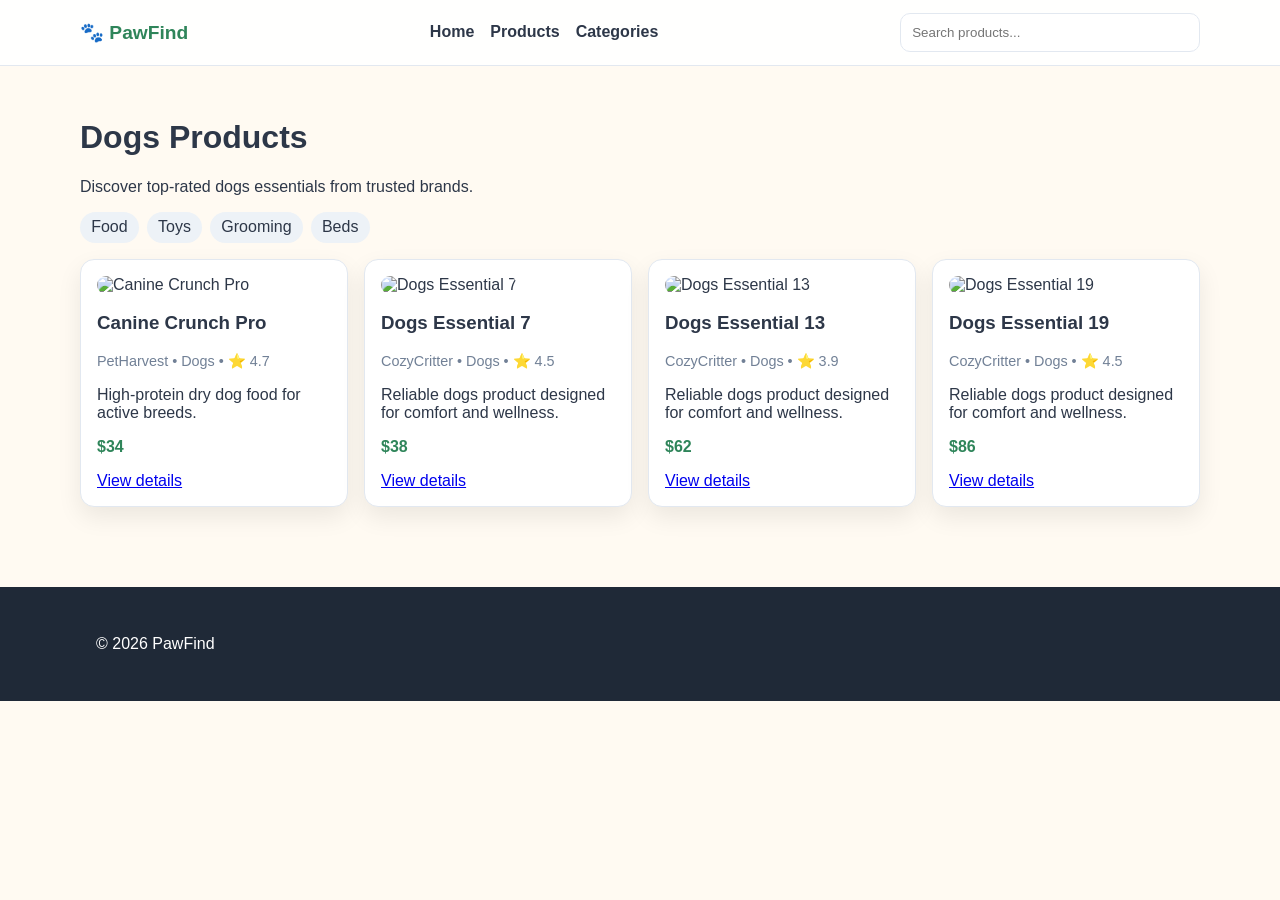
==== category.html @ dd87fbed "Build complete PawFind pet products directory website" ====
<!DOCTYPE html><html lang="en"><head><meta charset="UTF-8"/><meta name="viewport" content="width=device-width, initial-scale=1.0"/><title>Pet Categories | PawFind</title><link rel="stylesheet" href="css/styles.css"/></head>
<body data-page="category"><header class="site-header"><div class="container nav-wrap"><a href="index.html" class="logo">🐾 PawFind</a><button class="menu-toggle">☰</button><nav class="main-nav"><a href="index.html">Home</a><a href="products.html">Products</a><a href="category.html?category=Cats">Categories</a></nav><div class="header-search"><input id="global-search" type="search" placeholder="Search products..." autocomplete="off"/><ul id="autocomplete-list" class="autocomplete-list"></ul></div></div></header>
<main class="container section"><h1 id="category-title"></h1><p id="category-description"></p><div id="subcategory-tags" class="tag-wrap"></div><div id="category-products" class="product-grid"></div></main>
<footer class="site-footer"><div class="container footer-grid"><p>© 2026 PawFind</p></div></footer>
<script src="js/data.js"></script><script src="js/main.js"></script></body></html>
---- css/styles.css ----
:root{--bg:#fffaf2;--surface:#ffffff;--text:#2d3748;--muted:#718096;--primary:#2f855a;--secondary:#ed8936;--border:#e2e8f0;--shadow:0 10px 25px rgba(0,0,0,.08)}*{box-sizing:border-box}body{margin:0;font-family:Inter,Segoe UI,sans-serif;background:var(--bg);color:var(--text)}.container{max-width:1120px;margin:0 auto;padding:0 1rem}.site-header{position:sticky;top:0;background:#ffffffeb;backdrop-filter:blur(8px);border-bottom:1px solid var(--border);z-index:9}.nav-wrap{display:flex;gap:1rem;align-items:center;justify-content:space-between;padding:.8rem 0}.logo{font-weight:800;color:var(--primary);text-decoration:none;font-size:1.2rem}.main-nav{display:flex;gap:1rem}.main-nav a{text-decoration:none;color:var(--text);font-weight:600}.header-search{position:relative;flex:1;max-width:300px}.header-search input,.hero-search input,select{width:100%;padding:.7rem;border:1px solid var(--border);border-radius:10px}.autocomplete-list{list-style:none;margin:.25rem 0 0;padding:0;background:#fff;border:1px solid var(--border);border-radius:8px;position:absolute;left:0;right:0;display:none;max-height:220px;overflow:auto}.autocomplete-list li{padding:.5rem .75rem;cursor:pointer}.autocomplete-list li:hover{background:#f7fafc}.hero{padding:5rem 0;background:linear-gradient(120deg,#fef6e6,#e6fffa)}.hero h1{font-size:clamp(1.9rem,4vw,3rem);margin:0 0 .6rem}.hero-search{display:flex;gap:.5rem;margin-top:1.3rem}.hero-search button,.newsletter button{background:var(--secondary);color:#fff;border:none;padding:.7rem 1rem;border-radius:10px;font-weight:700;cursor:pointer}.section{padding:2rem 0}.section-head{display:flex;justify-content:space-between;align-items:center}.category-grid,.product-grid{display:grid;grid-template-columns:repeat(auto-fit,minmax(220px,1fr));gap:1rem}.card{background:var(--surface);border:1px solid var(--border);border-radius:14px;padding:1rem;box-shadow:var(--shadow);transition:.25s transform,.25s box-shadow}.card:hover{transform:translateY(-5px)}.card img{width:100%;height:150px;object-fit:cover;border-radius:10px}.meta{color:var(--muted);font-size:.9rem}.price{font-weight:700;color:var(--primary)}.filters{display:grid;grid-template-columns:repeat(auto-fit,minmax(150px,1fr));gap:.8rem;margin-bottom:1rem}.site-footer{background:#1f2937;color:#fff;padding:2rem 0;margin-top:3rem}.footer-grid{display:grid;grid-template-columns:repeat(auto-fit,minmax(220px,1fr));gap:1rem}.footer-grid a{color:#cbd5e0;display:block;text-decoration:none}.newsletter input{padding:.6rem;border-radius:8px;border:none;margin-right:.4rem}.menu-toggle{display:none;border:none;background:none;font-size:1.4rem}.tag-wrap{display:flex;flex-wrap:wrap;gap:.5rem;margin:1rem 0}.tag{background:#edf2f7;padding:.4rem .7rem;border-radius:999px}.detail-layout{display:grid;grid-template-columns:1fr 1.2fr;gap:1.4rem}.gallery{display:grid;gap:.7rem}.gallery img{width:100%;border-radius:12px}.buy-links a{display:inline-block;margin:.2rem .4rem .2rem 0;background:#ebf8ff;color:#2b6cb0;padding:.35rem .6rem;border-radius:8px;text-decoration:none}@media (max-width:800px){.main-nav{display:none;position:absolute;top:58px;left:0;right:0;background:#fff;padding:1rem}.main-nav.open{display:flex;flex-direction:column}.menu-toggle{display:block}.header-search{max-width:none}.detail-layout{grid-template-columns:1fr}}
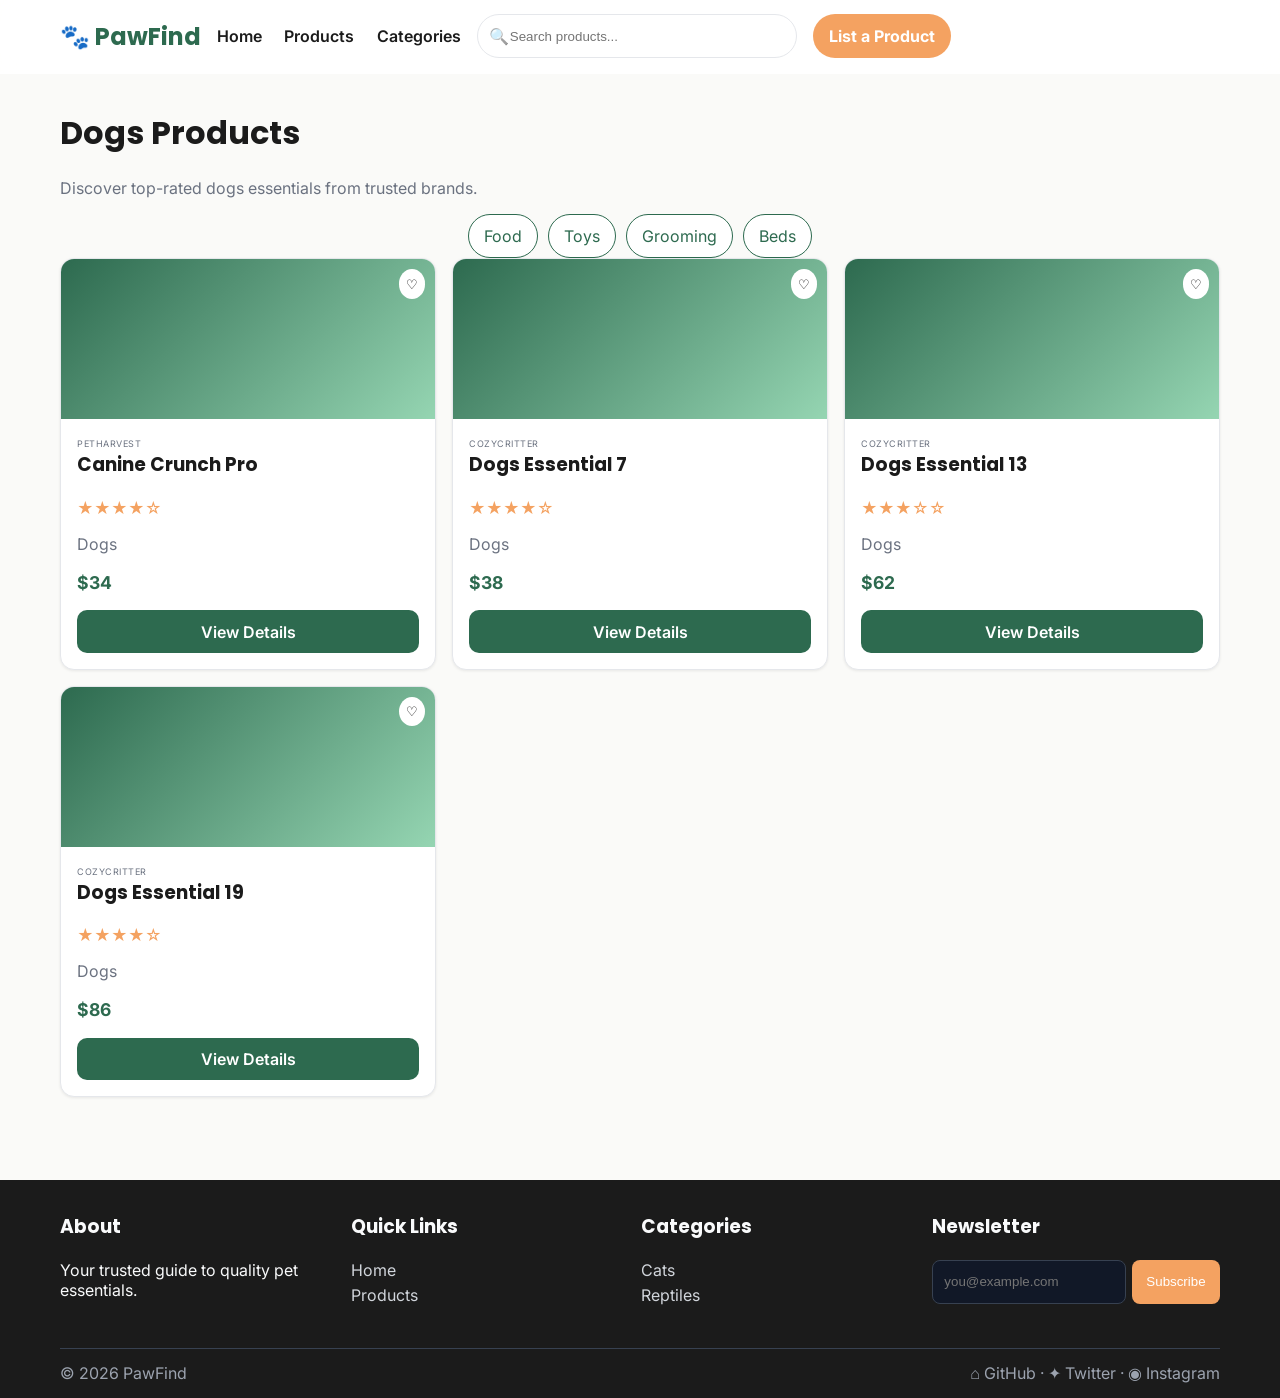
==== commit 02badda7: "Redesign PawFind UI with premium modern visual system" ====
--- a/category.html
+++ b/category.html
@@ -1,5 +1 @@
-<!DOCTYPE html><html lang="en"><head><meta charset="UTF-8"/><meta name="viewport" content="width=device-width, initial-scale=1.0"/><title>Pet Categories | PawFind</title><link rel="stylesheet" href="css/styles.css"/></head>
-<body data-page="category"><header class="site-header"><div class="container nav-wrap"><a href="index.html" class="logo">🐾 PawFind</a><button class="menu-toggle">☰</button><nav class="main-nav"><a href="index.html">Home</a><a href="products.html">Products</a><a href="category.html?category=Cats">Categories</a></nav><div class="header-search"><input id="global-search" type="search" placeholder="Search products..." autocomplete="off"/><ul id="autocomplete-list" class="autocomplete-list"></ul></div></div></header>
-<main class="container section"><h1 id="category-title"></h1><p id="category-description"></p><div id="subcategory-tags" class="tag-wrap"></div><div id="category-products" class="product-grid"></div></main>
-<footer class="site-footer"><div class="container footer-grid"><p>© 2026 PawFind</p></div></footer>
-<script src="js/data.js"></script><script src="js/main.js"></script></body></html>
+<!DOCTYPE html><html lang="en"><head><meta charset="UTF-8"/><meta name="viewport" content="width=device-width, initial-scale=1.0"/><title>Pet Categories | PawFind</title><link rel="stylesheet" href="css/styles.css"/></head><body data-page="category"><header class="site-header"><div class="container nav-wrap"><a href="index.html" class="logo">🐾 PawFind</a><button class="menu-toggle" aria-label="Toggle menu">☰</button><nav class="main-nav"><a href="index.html">Home</a><a href="products.html">Products</a><a href="category.html?category=Cats">Categories</a></nav><div class="header-search"><input id="global-search" type="search" placeholder="Search products..." autocomplete="off"/><ul id="autocomplete-list" class="autocomplete-list"></ul></div><a class="nav-cta" href="#">List a Product</a></div></header><main class="container section"><h1 id="category-title"></h1><p id="category-description" class="meta"></p><div id="subcategory-tags" class="quick-filters"></div><div id="category-products" class="product-grid"></div></main><footer class="site-footer"><div class="container footer-grid"><div><h3>About</h3><p>Your trusted guide to quality pet essentials.</p></div><div><h3>Quick Links</h3><a href="index.html">Home</a><a href="products.html">Products</a></div><div><h3>Categories</h3><a href="category.html?category=Cats">Cats</a><a href="category.html?category=Reptiles">Reptiles</a></div><div><h3>Newsletter</h3><form class="newsletter"><input type="email" placeholder="you@example.com" required/><button type="submit">Subscribe</button></form></div></div><div class="container footer-bottom"><span>© 2026 PawFind</span><span>⌂ GitHub · ✦ Twitter · ◉ Instagram</span></div></footer><script src="js/data.js"></script><script src="js/main.js"></script></body></html>
--- a/css/styles.css
+++ b/css/styles.css
@@ -1 +1,69 @@
-:root{--bg:#fffaf2;--surface:#ffffff;--text:#2d3748;--muted:#718096;--primary:#2f855a;--secondary:#ed8936;--border:#e2e8f0;--shadow:0 10px 25px rgba(0,0,0,.08)}*{box-sizing:border-box}body{margin:0;font-family:Inter,Segoe UI,sans-serif;background:var(--bg);color:var(--text)}.container{max-width:1120px;margin:0 auto;padding:0 1rem}.site-header{position:sticky;top:0;background:#ffffffeb;backdrop-filter:blur(8px);border-bottom:1px solid var(--border);z-index:9}.nav-wrap{display:flex;gap:1rem;align-items:center;justify-content:space-between;padding:.8rem 0}.logo{font-weight:800;color:var(--primary);text-decoration:none;font-size:1.2rem}.main-nav{display:flex;gap:1rem}.main-nav a{text-decoration:none;color:var(--text);font-weight:600}.header-search{position:relative;flex:1;max-width:300px}.header-search input,.hero-search input,select{width:100%;padding:.7rem;border:1px solid var(--border);border-radius:10px}.autocomplete-list{list-style:none;margin:.25rem 0 0;padding:0;background:#fff;border:1px solid var(--border);border-radius:8px;position:absolute;left:0;right:0;display:none;max-height:220px;overflow:auto}.autocomplete-list li{padding:.5rem .75rem;cursor:pointer}.autocomplete-list li:hover{background:#f7fafc}.hero{padding:5rem 0;background:linear-gradient(120deg,#fef6e6,#e6fffa)}.hero h1{font-size:clamp(1.9rem,4vw,3rem);margin:0 0 .6rem}.hero-search{display:flex;gap:.5rem;margin-top:1.3rem}.hero-search button,.newsletter button{background:var(--secondary);color:#fff;border:none;padding:.7rem 1rem;border-radius:10px;font-weight:700;cursor:pointer}.section{padding:2rem 0}.section-head{display:flex;justify-content:space-between;align-items:center}.category-grid,.product-grid{display:grid;grid-template-columns:repeat(auto-fit,minmax(220px,1fr));gap:1rem}.card{background:var(--surface);border:1px solid var(--border);border-radius:14px;padding:1rem;box-shadow:var(--shadow);transition:.25s transform,.25s box-shadow}.card:hover{transform:translateY(-5px)}.card img{width:100%;height:150px;object-fit:cover;border-radius:10px}.meta{color:var(--muted);font-size:.9rem}.price{font-weight:700;color:var(--primary)}.filters{display:grid;grid-template-columns:repeat(auto-fit,minmax(150px,1fr));gap:.8rem;margin-bottom:1rem}.site-footer{background:#1f2937;color:#fff;padding:2rem 0;margin-top:3rem}.footer-grid{display:grid;grid-template-columns:repeat(auto-fit,minmax(220px,1fr));gap:1rem}.footer-grid a{color:#cbd5e0;display:block;text-decoration:none}.newsletter input{padding:.6rem;border-radius:8px;border:none;margin-right:.4rem}.menu-toggle{display:none;border:none;background:none;font-size:1.4rem}.tag-wrap{display:flex;flex-wrap:wrap;gap:.5rem;margin:1rem 0}.tag{background:#edf2f7;padding:.4rem .7rem;border-radius:999px}.detail-layout{display:grid;grid-template-columns:1fr 1.2fr;gap:1.4rem}.gallery{display:grid;gap:.7rem}.gallery img{width:100%;border-radius:12px}.buy-links a{display:inline-block;margin:.2rem .4rem .2rem 0;background:#ebf8ff;color:#2b6cb0;padding:.35rem .6rem;border-radius:8px;text-decoration:none}@media (max-width:800px){.main-nav{display:none;position:absolute;top:58px;left:0;right:0;background:#fff;padding:1rem}.main-nav.open{display:flex;flex-direction:column}.menu-toggle{display:block}.header-search{max-width:none}.detail-layout{grid-template-columns:1fr}}
+@import url('https://fonts.googleapis.com/css2?family=Inter:wght@400;500;600;700&family=Poppins:wght@600;700;800&display=swap');
+
+:root {
+  --primary: #2D6A4F;
+  --primary-light: #52B788;
+  --accent: #F4A261;
+  --accent-dark: #E76F51;
+  --bg: #FAFAF8;
+  --surface: #FFFFFF;
+  --surface-alt: #F0F4F0;
+  --text: #1B1B1B;
+  --text-muted: #6B7280;
+  --border: #E5E7EB;
+  --shadow-sm: 0 1px 3px rgba(0,0,0,0.08);
+  --shadow-md: 0 4px 16px rgba(0,0,0,0.10);
+  --shadow-lg: 0 8px 32px rgba(0,0,0,0.14);
+  --radius: 14px;
+  --radius-sm: 8px;
+}
+*{box-sizing:border-box}html{scroll-behavior:smooth}body{margin:0;font-family:Inter,sans-serif;background:var(--bg);color:var(--text)}
+h1,h2,h3,h4{font-family:Poppins,sans-serif;margin-top:0}.container{max-width:1160px;margin:auto;padding:0 1rem}
+:focus-visible{outline:2px solid var(--accent);outline-offset:2px}
+
+.site-header{position:sticky;top:0;z-index:100;border-bottom:1px solid #ffffff66;background:#ffffffe0;backdrop-filter:blur(12px)}
+.nav-wrap{display:flex;align-items:center;gap:1rem;padding:.9rem 0}.logo{font:700 1.5rem Poppins,sans-serif;color:var(--primary);text-decoration:none}
+.main-nav{display:flex;gap:1.4rem}.main-nav a{position:relative;color:var(--text);font-weight:600;text-decoration:none;padding:.5rem 0;min-height:44px;display:flex;align-items:center}
+.main-nav a::after{content:'';position:absolute;left:0;bottom:.2rem;height:2px;width:0;background:var(--primary);transition:.25s}.main-nav a:hover::after{width:100%}
+.header-search{position:relative;flex:1;max-width:320px}.header-search::before{content:'🔍';position:absolute;left:12px;top:50%;transform:translateY(-50%);opacity:.6}
+.header-search input{width:100%;height:44px;border:1px solid var(--border);border-radius:999px;padding:0 .9rem 0 2rem;background:#fff}
+.nav-cta{background:var(--accent);color:#fff;padding:.7rem 1rem;border-radius:999px;text-decoration:none;font-weight:700;min-height:44px;display:flex;align-items:center}
+.menu-toggle{display:none;border:1px solid var(--border);background:#fff;border-radius:10px;min-height:44px;min-width:44px}
+
+.hero{background:linear-gradient(135deg,#1B4332 0%,#2D6A4F 50%,#52B788 100%);padding:5.7rem 0 4.5rem}.hero-content{text-align:center;color:#fff;animation:fadeInUp .65s ease both}
+.hero h1{font-size:clamp(2rem,6vw,3.5rem);font-weight:700;line-height:1.15;margin-bottom:.5rem}.hero p{color:#ecfff2cc;max-width:700px;margin:0 auto 1.5rem}
+.hero-search{max-width:760px;margin:auto;display:flex;gap:.4rem;padding:.4rem;background:#fff;border-radius:999px;box-shadow:var(--shadow-lg)}
+.hero-search input{flex:1;border:none;padding:1rem 1.2rem;border-radius:999px;font-size:1rem}.hero-search button{border:none;background:var(--primary);color:#fff;border-radius:999px;padding:0 1.5rem;font-weight:700;min-height:52px}
+.quick-filters{display:flex;justify-content:center;gap:.6rem;flex-wrap:wrap;margin-top:1rem}.quick-filters a{border:1px solid var(--primary);color:var(--primary);background:#fff;border-radius:999px;padding:.55rem .95rem;text-decoration:none;min-height:44px;display:flex;align-items:center}.quick-filters a:hover{background:var(--primary);color:#fff}
+
+.section{padding:2.2rem 0}.section-head{display:flex;justify-content:space-between;align-items:center}.link-btn{color:var(--primary);font-weight:700}
+.category-grid{display:grid;grid-template-columns:repeat(3,1fr);gap:1rem}.category-card,.product-card{background:var(--surface);border-radius:var(--radius);box-shadow:var(--shadow-sm);overflow:hidden;text-decoration:none;color:var(--text);border:1px solid var(--border)}
+.category-card{transition:.25s transform,.25s box-shadow;animation:fadeInUp .6s ease both}.category-card:hover{transform:translateY(-5px) scale(1.01);box-shadow:var(--shadow-lg)}
+.category-top{height:135px;display:flex;align-items:center;justify-content:center;font-size:3rem}.category-body{padding:1rem}.meta{color:var(--text-muted)}
+
+.product-grid{display:grid;grid-template-columns:repeat(3,1fr);gap:1rem}.product-card{position:relative;transition:.22s;animation:fadeInUp .7s ease both}.product-card:hover{transform:translateY(-4px);box-shadow:var(--shadow-lg)}
+.product-image{height:160px}.favorite{position:absolute;top:10px;right:10px;border:none;background:#fff;padding:.45rem;border-radius:50%;cursor:pointer}.favorite:hover{color:#dc2626}
+.product-body{padding:1rem}.rating{color:var(--accent)}.brand{font-size:.8rem;font-variant:all-small-caps;color:var(--text-muted);letter-spacing:.04em}.price{font-weight:700;color:var(--primary);font-size:1.1rem}
+.btn{display:block;width:100%;text-align:center;background:var(--primary);color:#fff;padding:.7rem;border-radius:10px;text-decoration:none;font-weight:600}.btn:hover{background:var(--primary-light)}
+
+.filters{display:grid;grid-template-columns:repeat(auto-fit,minmax(170px,1fr));gap:.8rem;margin:1rem 0}select{height:44px;border:1px solid var(--border);border-radius:10px;padding:0 .7rem}
+
+.breadcrumb{margin-bottom:1rem;color:var(--text-muted)}.detail-layout{display:grid;grid-template-columns:1fr 1.1fr;gap:1.2rem}.detail-image{min-height:380px;border-radius:var(--radius);display:flex;align-items:center;justify-content:center;font-size:4rem;color:#fff}
+.buy-links a{display:inline-block;padding:.55rem .9rem;border-radius:10px;color:#fff;text-decoration:none;margin:.2rem .4rem .2rem 0}
+.buy-links .amazon{background:#F4A261}.buy-links .chewy{background:#2563eb}.buy-links .petsmart{background:#dc2626}
+.pros-cons{display:grid;grid-template-columns:1fr 1fr;gap:.8rem}.pros,.cons{padding:.8rem;border-radius:10px}.pros{background:#ecfdf3;border:1px solid #86efac}.cons{background:#fef2f2;border:1px solid #fca5a5}
+.review-card{background:#fff;border:1px solid var(--border);border-radius:12px;padding:.8rem;margin-bottom:.7rem}.avatar{height:34px;width:34px;border-radius:50%;display:inline-flex;align-items:center;justify-content:center;background:var(--surface-alt);font-weight:700;margin-right:.5rem}
+
+.site-footer{background:#1B1B1B;color:#f9fafb;margin-top:3rem}.footer-grid{display:grid;grid-template-columns:repeat(4,1fr);gap:1rem;padding:2rem 0}.site-footer a{color:#d1d5db;text-decoration:none;display:block;margin:.35rem 0}
+.newsletter{display:flex;gap:.4rem}.newsletter input{flex:1;height:44px;border-radius:8px;border:1px solid #374151;padding:0 .7rem;background:#111827;color:#fff}.newsletter button{height:44px;border:none;background:var(--accent);color:#fff;padding:0 .9rem;border-radius:8px}
+.footer-bottom{border-top:1px solid #374151;padding:.9rem 0;display:flex;justify-content:space-between;align-items:center;color:#9ca3af}
+
+.skeleton{background:linear-gradient(90deg,#edf2f7 25%,#f8fafc 50%,#edf2f7 75%);background-size:200% 100%;animation:shimmer 1.2s infinite}
+@keyframes shimmer{from{background-position:200% 0}to{background-position:-200% 0}}
+@keyframes fadeInUp{from{opacity:0;transform:translateY(24px)}to{opacity:1;transform:translateY(0)}}
+.autocomplete-list{list-style:none;margin:.3rem 0 0;padding:0;background:#fff;border:1px solid var(--border);border-radius:10px;position:absolute;left:0;right:0;display:none;max-height:240px;overflow:auto}.autocomplete-list li{padding:.6rem .8rem;cursor:pointer}
+
+@media (max-width:960px){.category-grid,.product-grid{grid-template-columns:repeat(2,1fr)}.footer-grid{grid-template-columns:repeat(2,1fr)}}
+@media (max-width:760px){.menu-toggle{display:block}.main-nav{position:fixed;top:0;right:-100%;height:100vh;width:280px;background:#fff;box-shadow:var(--shadow-lg);padding:5rem 1.2rem 1rem;display:flex;flex-direction:column;transition:.28s}.main-nav.open{right:0}.header-search{max-width:none}.nav-cta{display:none}.detail-layout,.pros-cons,.footer-grid{grid-template-columns:1fr}.hero-search{flex-direction:column;border-radius:20px}.hero-search button{width:100%}}
+@media (max-width:620px){.category-grid,.product-grid{grid-template-columns:1fr}}
+.tag{border:1px solid var(--primary);color:var(--primary);padding:.45rem .8rem;border-radius:999px;text-decoration:none;background:#fff}
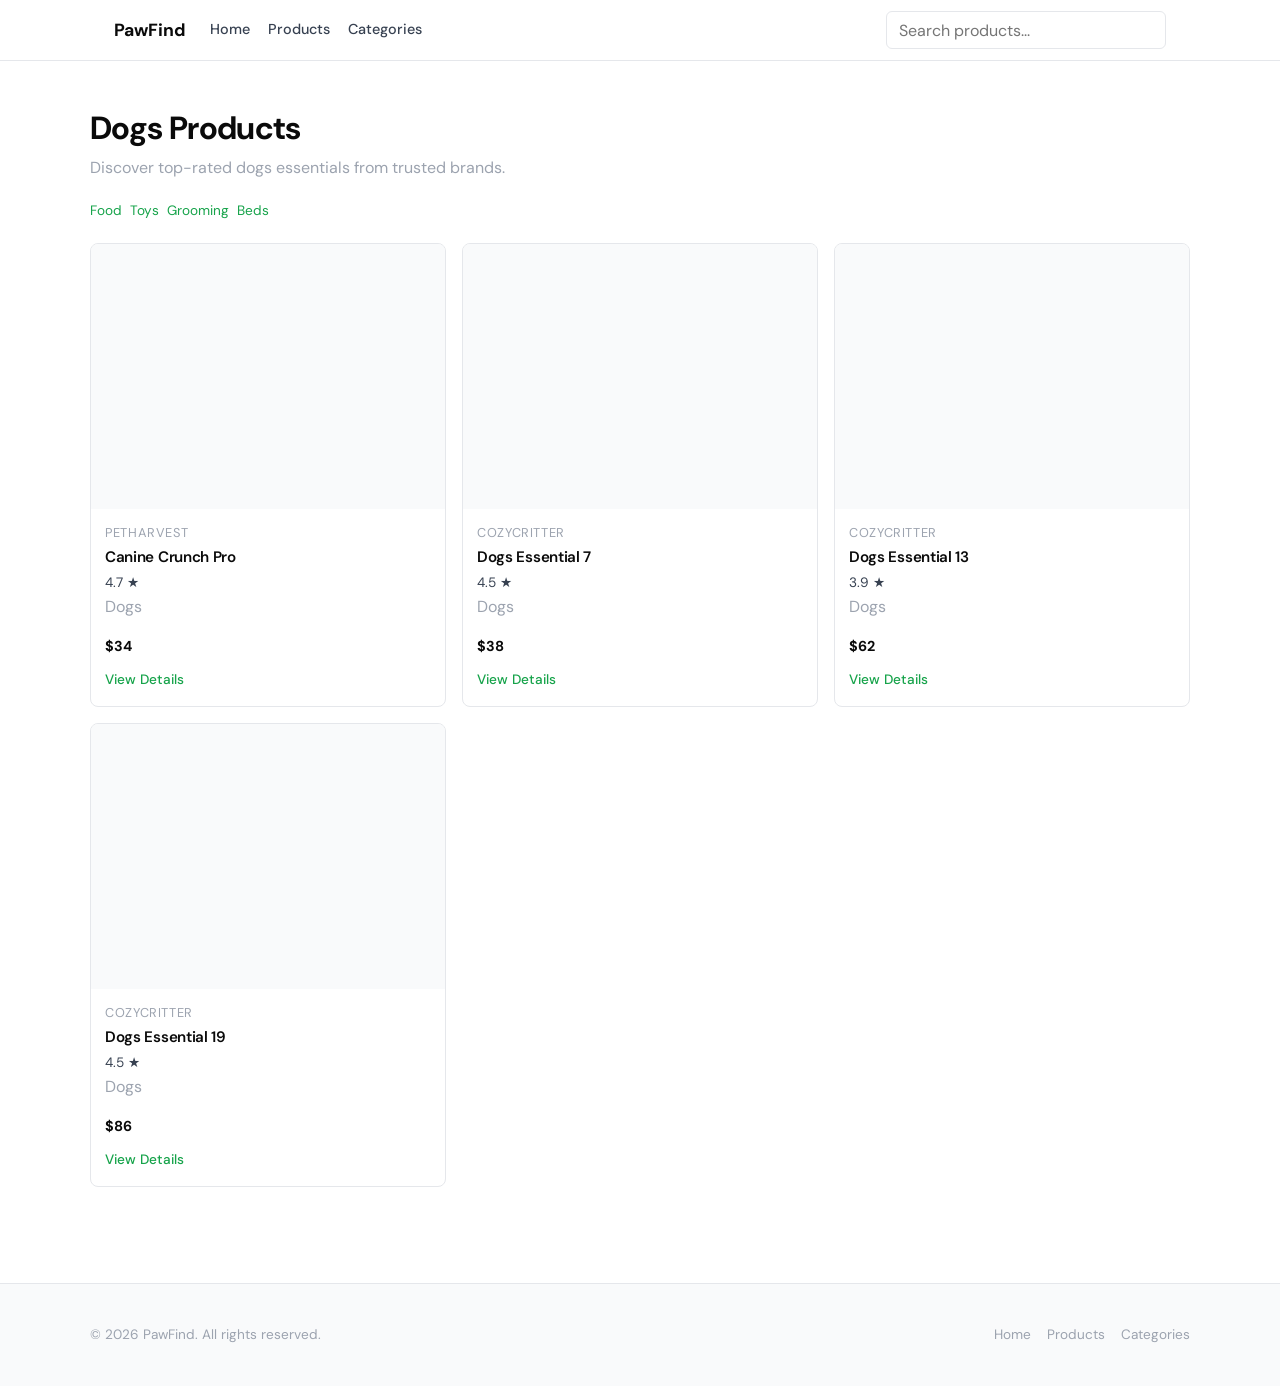
==== commit 61a01de5: "Redesign PawFind with a minimal monochrome CSS system" ====
--- a/category.html
+++ b/category.html
@@ -1 +1 @@
-<!DOCTYPE html><html lang="en"><head><meta charset="UTF-8"/><meta name="viewport" content="width=device-width, initial-scale=1.0"/><title>Pet Categories | PawFind</title><link rel="stylesheet" href="css/styles.css"/></head><body data-page="category"><header class="site-header"><div class="container nav-wrap"><a href="index.html" class="logo">🐾 PawFind</a><button class="menu-toggle" aria-label="Toggle menu">☰</button><nav class="main-nav"><a href="index.html">Home</a><a href="products.html">Products</a><a href="category.html?category=Cats">Categories</a></nav><div class="header-search"><input id="global-search" type="search" placeholder="Search products..." autocomplete="off"/><ul id="autocomplete-list" class="autocomplete-list"></ul></div><a class="nav-cta" href="#">List a Product</a></div></header><main class="container section"><h1 id="category-title"></h1><p id="category-description" class="meta"></p><div id="subcategory-tags" class="quick-filters"></div><div id="category-products" class="product-grid"></div></main><footer class="site-footer"><div class="container footer-grid"><div><h3>About</h3><p>Your trusted guide to quality pet essentials.</p></div><div><h3>Quick Links</h3><a href="index.html">Home</a><a href="products.html">Products</a></div><div><h3>Categories</h3><a href="category.html?category=Cats">Cats</a><a href="category.html?category=Reptiles">Reptiles</a></div><div><h3>Newsletter</h3><form class="newsletter"><input type="email" placeholder="you@example.com" required/><button type="submit">Subscribe</button></form></div></div><div class="container footer-bottom"><span>© 2026 PawFind</span><span>⌂ GitHub · ✦ Twitter · ◉ Instagram</span></div></footer><script src="js/data.js"></script><script src="js/main.js"></script></body></html>
+<!DOCTYPE html><html lang="en"><head><meta charset="UTF-8"/><meta name="viewport" content="width=device-width, initial-scale=1.0"/><title>Pet Categories | PawFind</title><link rel="stylesheet" href="css/styles.css"/></head><body data-page="category"><header class="site-header"><div class="container nav-wrap"><a href="index.html" class="logo">PawFind</a><button class="menu-toggle" aria-label="Toggle menu">☰</button><nav class="main-nav"><a href="index.html">Home</a><a href="products.html">Products</a><a href="category.html?category=Cats">Categories</a></nav><div class="header-search"><input id="global-search" type="search" placeholder="Search products..." autocomplete="off"/><ul id="autocomplete-list" class="autocomplete-list"></ul></div></div></header><main class="container section"><h1 id="category-title"></h1><p id="category-description" class="meta"></p><div id="subcategory-tags" class="quick-filters"></div><div id="category-products" class="product-grid"></div></main><footer class="site-footer"><div class="container footer-bottom"><span>© 2026 PawFind. All rights reserved.</span><nav class="footer-links"><a href="index.html">Home</a><a href="products.html">Products</a><a href="category.html?category=Dogs">Categories</a></nav></div></footer><script src="js/data.js"></script><script src="js/main.js"></script></body></html>
--- a/css/styles.css
+++ b/css/styles.css
@@ -1,69 +1,126 @@
-@import url('https://fonts.googleapis.com/css2?family=Inter:wght@400;500;600;700&family=Poppins:wght@600;700;800&display=swap');
+@import url('https://fonts.googleapis.com/css2?family=DM+Sans:wght@400;500;700&display=swap');
 
 :root {
-  --primary: #2D6A4F;
-  --primary-light: #52B788;
-  --accent: #F4A261;
-  --accent-dark: #E76F51;
-  --bg: #FAFAF8;
-  --surface: #FFFFFF;
-  --surface-alt: #F0F4F0;
-  --text: #1B1B1B;
-  --text-muted: #6B7280;
+  --ink: #0A0A0A;
+  --body: #374151;
+  --muted: #9CA3AF;
+  --accent: #16A34A;
+  --bg: #FFFFFF;
+  --surface: #F9FAFB;
   --border: #E5E7EB;
-  --shadow-sm: 0 1px 3px rgba(0,0,0,0.08);
-  --shadow-md: 0 4px 16px rgba(0,0,0,0.10);
-  --shadow-lg: 0 8px 32px rgba(0,0,0,0.14);
-  --radius: 14px;
-  --radius-sm: 8px;
 }
-*{box-sizing:border-box}html{scroll-behavior:smooth}body{margin:0;font-family:Inter,sans-serif;background:var(--bg);color:var(--text)}
-h1,h2,h3,h4{font-family:Poppins,sans-serif;margin-top:0}.container{max-width:1160px;margin:auto;padding:0 1rem}
-:focus-visible{outline:2px solid var(--accent);outline-offset:2px}
 
-.site-header{position:sticky;top:0;z-index:100;border-bottom:1px solid #ffffff66;background:#ffffffe0;backdrop-filter:blur(12px)}
-.nav-wrap{display:flex;align-items:center;gap:1rem;padding:.9rem 0}.logo{font:700 1.5rem Poppins,sans-serif;color:var(--primary);text-decoration:none}
-.main-nav{display:flex;gap:1.4rem}.main-nav a{position:relative;color:var(--text);font-weight:600;text-decoration:none;padding:.5rem 0;min-height:44px;display:flex;align-items:center}
-.main-nav a::after{content:'';position:absolute;left:0;bottom:.2rem;height:2px;width:0;background:var(--primary);transition:.25s}.main-nav a:hover::after{width:100%}
-.header-search{position:relative;flex:1;max-width:320px}.header-search::before{content:'🔍';position:absolute;left:12px;top:50%;transform:translateY(-50%);opacity:.6}
-.header-search input{width:100%;height:44px;border:1px solid var(--border);border-radius:999px;padding:0 .9rem 0 2rem;background:#fff}
-.nav-cta{background:var(--accent);color:#fff;padding:.7rem 1rem;border-radius:999px;text-decoration:none;font-weight:700;min-height:44px;display:flex;align-items:center}
-.menu-toggle{display:none;border:1px solid var(--border);background:#fff;border-radius:10px;min-height:44px;min-width:44px}
+* { box-sizing: border-box; }
+body {
+  margin: 0;
+  font-family: 'DM Sans', system-ui, sans-serif;
+  font-size: 16px;
+  line-height: 1.6;
+  color: var(--body);
+  background: var(--bg);
+}
 
-.hero{background:linear-gradient(135deg,#1B4332 0%,#2D6A4F 50%,#52B788 100%);padding:5.7rem 0 4.5rem}.hero-content{text-align:center;color:#fff;animation:fadeInUp .65s ease both}
-.hero h1{font-size:clamp(2rem,6vw,3.5rem);font-weight:700;line-height:1.15;margin-bottom:.5rem}.hero p{color:#ecfff2cc;max-width:700px;margin:0 auto 1.5rem}
-.hero-search{max-width:760px;margin:auto;display:flex;gap:.4rem;padding:.4rem;background:#fff;border-radius:999px;box-shadow:var(--shadow-lg)}
-.hero-search input{flex:1;border:none;padding:1rem 1.2rem;border-radius:999px;font-size:1rem}.hero-search button{border:none;background:var(--primary);color:#fff;border-radius:999px;padding:0 1.5rem;font-weight:700;min-height:52px}
-.quick-filters{display:flex;justify-content:center;gap:.6rem;flex-wrap:wrap;margin-top:1rem}.quick-filters a{border:1px solid var(--primary);color:var(--primary);background:#fff;border-radius:999px;padding:.55rem .95rem;text-decoration:none;min-height:44px;display:flex;align-items:center}.quick-filters a:hover{background:var(--primary);color:#fff}
+a { color: inherit; text-decoration: none; }
+input, select, button { font: inherit; font-family: 'DM Sans', system-ui, sans-serif; }
 
-.section{padding:2.2rem 0}.section-head{display:flex;justify-content:space-between;align-items:center}.link-btn{color:var(--primary);font-weight:700}
-.category-grid{display:grid;grid-template-columns:repeat(3,1fr);gap:1rem}.category-card,.product-card{background:var(--surface);border-radius:var(--radius);box-shadow:var(--shadow-sm);overflow:hidden;text-decoration:none;color:var(--text);border:1px solid var(--border)}
-.category-card{transition:.25s transform,.25s box-shadow;animation:fadeInUp .6s ease both}.category-card:hover{transform:translateY(-5px) scale(1.01);box-shadow:var(--shadow-lg)}
-.category-top{height:135px;display:flex;align-items:center;justify-content:center;font-size:3rem}.category-body{padding:1rem}.meta{color:var(--text-muted)}
+h1, h2, h3, h4, h5, h6 {
+  margin: 0 0 0.5rem;
+  color: var(--ink);
+  font-weight: 700;
+  letter-spacing: -0.02em;
+  line-height: 1.2;
+}
 
-.product-grid{display:grid;grid-template-columns:repeat(3,1fr);gap:1rem}.product-card{position:relative;transition:.22s;animation:fadeInUp .7s ease both}.product-card:hover{transform:translateY(-4px);box-shadow:var(--shadow-lg)}
-.product-image{height:160px}.favorite{position:absolute;top:10px;right:10px;border:none;background:#fff;padding:.45rem;border-radius:50%;cursor:pointer}.favorite:hover{color:#dc2626}
-.product-body{padding:1rem}.rating{color:var(--accent)}.brand{font-size:.8rem;font-variant:all-small-caps;color:var(--text-muted);letter-spacing:.04em}.price{font-weight:700;color:var(--primary);font-size:1.1rem}
-.btn{display:block;width:100%;text-align:center;background:var(--primary);color:#fff;padding:.7rem;border-radius:10px;text-decoration:none;font-weight:600}.btn:hover{background:var(--primary-light)}
+p { margin: 0 0 1rem; }
+.meta { color: var(--muted); }
+.container { max-width: 1100px; margin: 0 auto; padding: 0 24px; }
+.section { padding: 48px 0; }
 
-.filters{display:grid;grid-template-columns:repeat(auto-fit,minmax(170px,1fr));gap:.8rem;margin:1rem 0}select{height:44px;border:1px solid var(--border);border-radius:10px;padding:0 .7rem}
+.site-header { background: var(--bg); border-bottom: 1px solid var(--border); }
+.nav-wrap { min-height: 60px; display: flex; align-items: center; gap: 24px; }
+.logo { font-size: 1.1rem; font-weight: 700; color: var(--ink); }
+.main-nav { display: flex; gap: 18px; }
+.main-nav a { font-size: 0.9rem; font-weight: 500; color: var(--body); }
+.main-nav a:hover { color: var(--ink); }
+.menu-toggle { display: none; border: 1px solid var(--border); background: var(--bg); border-radius: 6px; }
+.header-search { margin-left: auto; width: 100%; max-width: 280px; position: relative; }
+.header-search input {
+  width: 100%; height: 38px; padding: 0 12px;
+  border: 1px solid var(--border); border-radius: 6px; background: var(--bg); color: var(--body);
+}
+.autocomplete-list {
+  list-style: none; margin: 4px 0 0; padding: 0; border: 1px solid var(--border);
+  background: var(--bg); border-radius: 6px; position: absolute; inset: auto 0 0 0; transform: translateY(100%); display: none;
+}
+.autocomplete-list li { padding: 8px 12px; cursor: pointer; }
 
-.breadcrumb{margin-bottom:1rem;color:var(--text-muted)}.detail-layout{display:grid;grid-template-columns:1fr 1.1fr;gap:1.2rem}.detail-image{min-height:380px;border-radius:var(--radius);display:flex;align-items:center;justify-content:center;font-size:4rem;color:#fff}
-.buy-links a{display:inline-block;padding:.55rem .9rem;border-radius:10px;color:#fff;text-decoration:none;margin:.2rem .4rem .2rem 0}
-.buy-links .amazon{background:#F4A261}.buy-links .chewy{background:#2563eb}.buy-links .petsmart{background:#dc2626}
-.pros-cons{display:grid;grid-template-columns:1fr 1fr;gap:.8rem}.pros,.cons{padding:.8rem;border-radius:10px}.pros{background:#ecfdf3;border:1px solid #86efac}.cons{background:#fef2f2;border:1px solid #fca5a5}
-.review-card{background:#fff;border:1px solid var(--border);border-radius:12px;padding:.8rem;margin-bottom:.7rem}.avatar{height:34px;width:34px;border-radius:50%;display:inline-flex;align-items:center;justify-content:center;background:var(--surface-alt);font-weight:700;margin-right:.5rem}
+.hero { background: var(--bg); padding: 80px 0 60px; border-bottom: 1px solid var(--border); }
+.hero-content { max-width: 680px; text-align: left; }
+.hero h1 { font-size: 2.75rem; line-height: 1.15; letter-spacing: -0.03em; }
+.hero p { max-width: 480px; margin-top: 12px; color: #6B7280; font-size: 1rem; }
+.hero-search input {
+  width: 100%; height: 48px; border: 1px solid var(--border); border-radius: 6px;
+  padding: 0 14px; font-size: 1rem; color: var(--body);
+}
+.hero-search input::placeholder { color: var(--muted); }
 
-.site-footer{background:#1B1B1B;color:#f9fafb;margin-top:3rem}.footer-grid{display:grid;grid-template-columns:repeat(4,1fr);gap:1rem;padding:2rem 0}.site-footer a{color:#d1d5db;text-decoration:none;display:block;margin:.35rem 0}
-.newsletter{display:flex;gap:.4rem}.newsletter input{flex:1;height:44px;border-radius:8px;border:1px solid #374151;padding:0 .7rem;background:#111827;color:#fff}.newsletter button{height:44px;border:none;background:var(--accent);color:#fff;padding:0 .9rem;border-radius:8px}
-.footer-bottom{border-top:1px solid #374151;padding:.9rem 0;display:flex;justify-content:space-between;align-items:center;color:#9ca3af}
+.section-head { display: flex; justify-content: space-between; align-items: center; margin-bottom: 16px; }
+.section-head h2, .section > h2 { font-size: 0.75rem; letter-spacing: 0.08em; text-transform: uppercase; color: var(--muted); }
+.link-btn { color: var(--accent); font-size: 0.85rem; font-weight: 500; }
 
-.skeleton{background:linear-gradient(90deg,#edf2f7 25%,#f8fafc 50%,#edf2f7 75%);background-size:200% 100%;animation:shimmer 1.2s infinite}
-@keyframes shimmer{from{background-position:200% 0}to{background-position:-200% 0}}
-@keyframes fadeInUp{from{opacity:0;transform:translateY(24px)}to{opacity:1;transform:translateY(0)}}
-.autocomplete-list{list-style:none;margin:.3rem 0 0;padding:0;background:#fff;border:1px solid var(--border);border-radius:10px;position:absolute;left:0;right:0;display:none;max-height:240px;overflow:auto}.autocomplete-list li{padding:.6rem .8rem;cursor:pointer}
+.category-grid {
+  display: grid; grid-template-columns: repeat(3, 1fr); gap: 1px; background: var(--border);
+}
+.category-card { background: var(--bg); padding: 28px 24px; }
+.category-card:hover { background: var(--surface); }
+.category-card h3 { font-size: 1rem; font-weight: 600; margin: 0; color: var(--ink); }
+.category-card .meta { margin-top: 4px; font-size: 0.85rem; }
 
-@media (max-width:960px){.category-grid,.product-grid{grid-template-columns:repeat(2,1fr)}.footer-grid{grid-template-columns:repeat(2,1fr)}}
-@media (max-width:760px){.menu-toggle{display:block}.main-nav{position:fixed;top:0;right:-100%;height:100vh;width:280px;background:#fff;box-shadow:var(--shadow-lg);padding:5rem 1.2rem 1rem;display:flex;flex-direction:column;transition:.28s}.main-nav.open{right:0}.header-search{max-width:none}.nav-cta{display:none}.detail-layout,.pros-cons,.footer-grid{grid-template-columns:1fr}.hero-search{flex-direction:column;border-radius:20px}.hero-search button{width:100%}}
-@media (max-width:620px){.category-grid,.product-grid{grid-template-columns:1fr}}
-.tag{border:1px solid var(--primary);color:var(--primary);padding:.45rem .8rem;border-radius:999px;text-decoration:none;background:#fff}
+.product-grid { display: grid; grid-template-columns: repeat(3, 1fr); gap: 16px; }
+.product-card { border: 1px solid var(--border); border-radius: 8px; background: var(--bg); overflow: hidden; }
+.product-card:hover { border-color: var(--muted); }
+.product-image { aspect-ratio: 4 / 3; background: var(--surface); }
+.favorite { display: none; }
+.product-body { padding: 14px; }
+.product-body h3 { font-size: 0.95rem; font-weight: 600; margin: 0 0 6px; }
+.brand { font-size: 0.8rem; color: var(--muted); text-transform: uppercase; letter-spacing: 0.05em; margin-bottom: 4px; }
+.rating { color: var(--body); font-size: 0.85rem; }
+.price { font-size: 0.9rem; font-weight: 700; color: var(--ink); margin: 8px 0; }
+.btn { color: var(--accent); font-size: 0.85rem; font-weight: 500; display: inline; padding: 0; border: 0; background: transparent; }
+
+.filters { display: grid; grid-template-columns: repeat(4, minmax(0, 1fr)); gap: 12px; margin: 18px 0 22px; }
+select { height: 40px; border: 1px solid var(--border); border-radius: 6px; background: var(--bg); color: var(--body); padding: 0 10px; }
+
+.breadcrumb { margin-bottom: 16px; font-size: 0.9rem; color: var(--muted); }
+.detail-layout { display: grid; grid-template-columns: 1fr 1.1fr; gap: 24px; }
+.detail-image { background: var(--surface); border: 1px solid var(--border); border-right: 0; min-height: 360px; }
+.detail-layout > div:last-child { border-left: 1px solid var(--border); padding-left: 24px; }
+.buy-links a { display: inline-block; border: 1px solid var(--border); border-radius: 6px; padding: 8px 12px; margin-right: 8px; font-size: 0.9rem; color: var(--body); }
+.pros-cons { display: grid; grid-template-columns: 1fr 1fr; gap: 24px; }
+.pros, .cons { padding: 0; border: 0; background: transparent; }
+.review-card { border-top: 1px solid var(--border); padding: 12px 0; }
+.avatar { display: none; }
+
+.quick-filters { margin-bottom: 20px; }
+.tag { color: var(--accent); font-size: 0.85rem; margin-right: 8px; }
+
+.site-footer { background: var(--surface); border-top: 1px solid var(--border); margin-top: 48px; }
+.footer-bottom { padding: 40px 0; display: flex; justify-content: space-between; gap: 16px; color: var(--muted); font-size: 0.85rem; }
+.footer-links { display: flex; gap: 16px; }
+
+@media (max-width: 960px) {
+  .category-grid, .product-grid { grid-template-columns: repeat(2, 1fr); }
+  .filters { grid-template-columns: repeat(2, 1fr); }
+}
+@media (max-width: 760px) {
+  .nav-wrap { flex-wrap: wrap; padding: 10px 0; }
+  .header-search { max-width: 100%; }
+  .detail-layout, .pros-cons { grid-template-columns: 1fr; }
+  .detail-layout > div:last-child { border-left: 0; padding-left: 0; }
+  .detail-image { border-right: 1px solid var(--border); }
+}
+@media (max-width: 620px) {
+  .category-grid, .product-grid { grid-template-columns: 1fr; }
+  .hero h1 { font-size: 2rem; }
+  .footer-bottom { flex-direction: column; }
+}
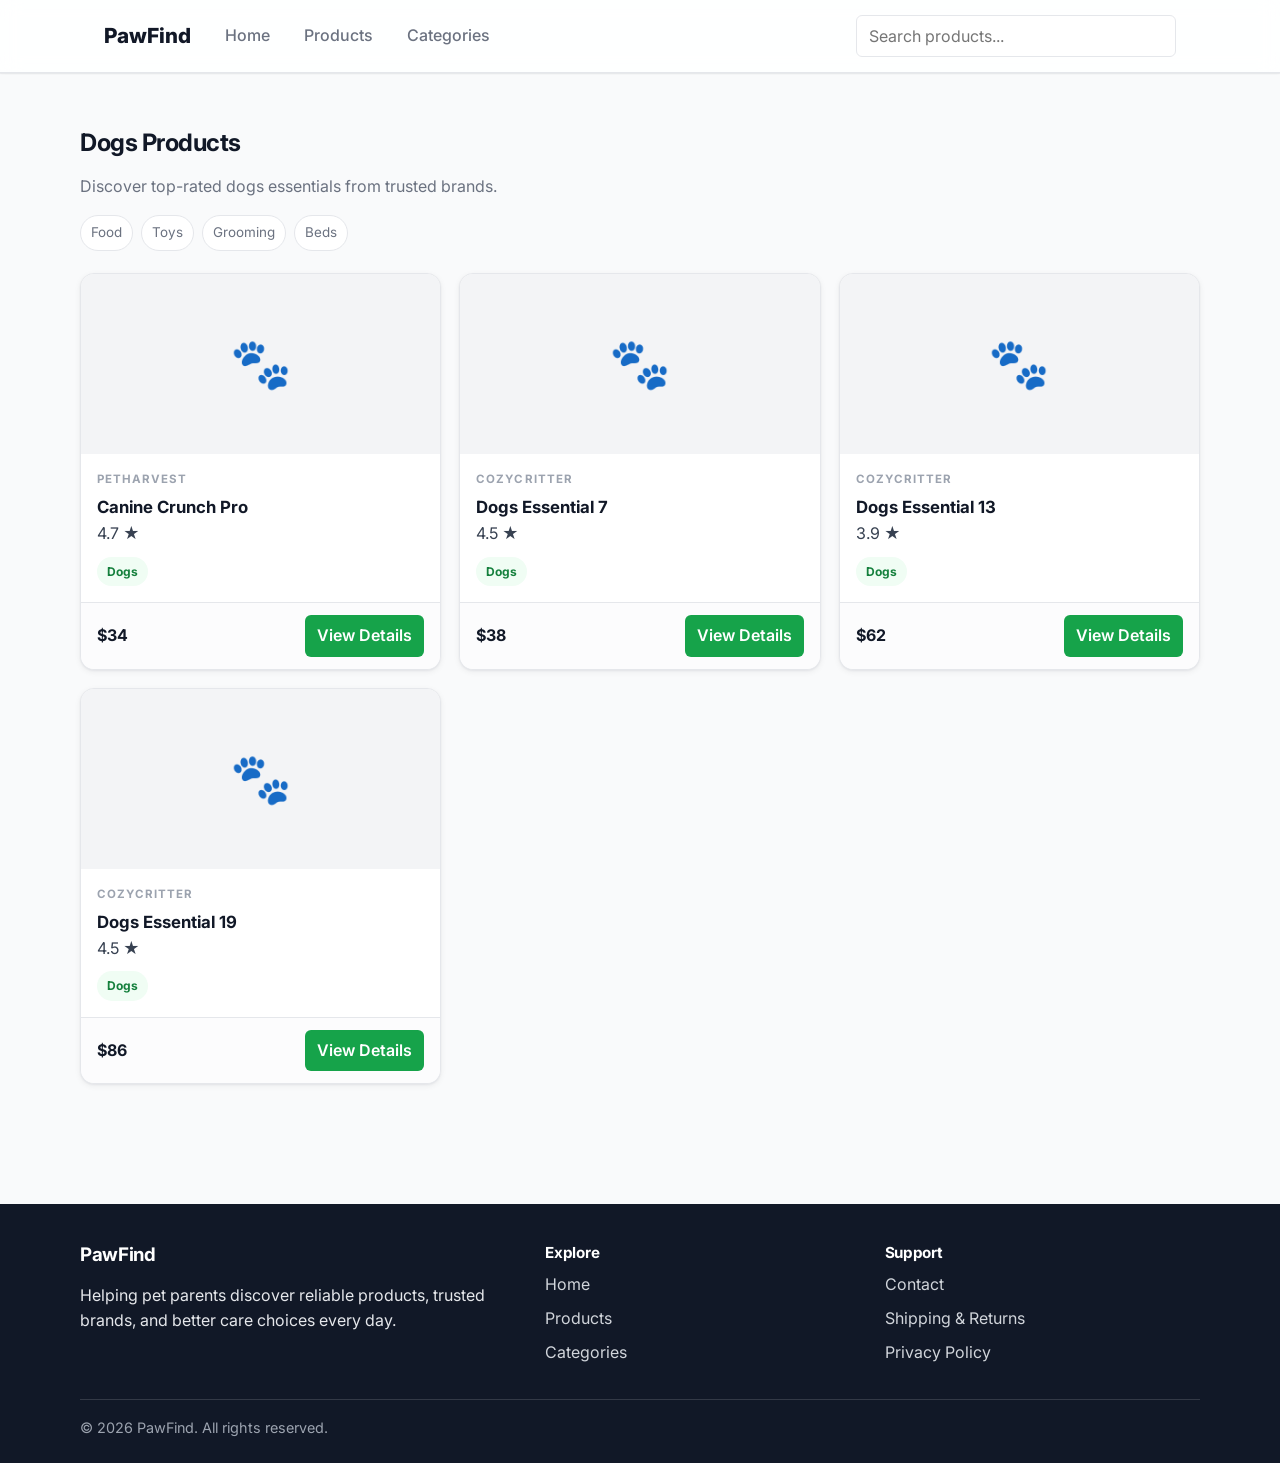
==== commit 23a8aaf7: "Redesign PawFind UI with depth and modern component styling" ====
--- a/category.html
+++ b/category.html
@@ -1 +1 @@
-<!DOCTYPE html><html lang="en"><head><meta charset="UTF-8"/><meta name="viewport" content="width=device-width, initial-scale=1.0"/><title>Pet Categories | PawFind</title><link rel="stylesheet" href="css/styles.css"/></head><body data-page="category"><header class="site-header"><div class="container nav-wrap"><a href="index.html" class="logo">PawFind</a><button class="menu-toggle" aria-label="Toggle menu">☰</button><nav class="main-nav"><a href="index.html">Home</a><a href="products.html">Products</a><a href="category.html?category=Cats">Categories</a></nav><div class="header-search"><input id="global-search" type="search" placeholder="Search products..." autocomplete="off"/><ul id="autocomplete-list" class="autocomplete-list"></ul></div></div></header><main class="container section"><h1 id="category-title"></h1><p id="category-description" class="meta"></p><div id="subcategory-tags" class="quick-filters"></div><div id="category-products" class="product-grid"></div></main><footer class="site-footer"><div class="container footer-bottom"><span>© 2026 PawFind. All rights reserved.</span><nav class="footer-links"><a href="index.html">Home</a><a href="products.html">Products</a><a href="category.html?category=Dogs">Categories</a></nav></div></footer><script src="js/data.js"></script><script src="js/main.js"></script></body></html>
+<!DOCTYPE html><html lang="en"><head><meta charset="UTF-8"/><meta name="viewport" content="width=device-width, initial-scale=1.0"/><title>Pet Categories | PawFind</title><link rel="stylesheet" href="css/styles.css"/></head><body data-page="category"><header class="site-header"><div class="container nav-wrap"><a href="index.html" class="logo">PawFind</a><button class="menu-toggle" aria-label="Toggle menu">☰</button><nav class="main-nav"><a href="index.html">Home</a><a href="products.html">Products</a><a href="category.html?category=Cats">Categories</a></nav><div class="header-search"><input id="global-search" type="search" placeholder="Search products..." autocomplete="off"/><ul id="autocomplete-list" class="autocomplete-list"></ul></div></div></header><main class="container section"><section class="category-hero"><h1 id="category-title"></h1><p id="category-description" class="meta"></p></section><div id="subcategory-tags" class="tag-wrap"></div><div id="category-products" class="product-grid"></div></main><footer class="site-footer"><div class="container footer-grid"><div class="footer-brand"><h3>PawFind</h3><p>Helping pet parents discover reliable products, trusted brands, and better care choices every day.</p></div><div class="footer-col"><h4>Explore</h4><a href="index.html">Home</a><a href="products.html">Products</a><a href="category.html?category=Dogs">Categories</a></div><div class="footer-col"><h4>Support</h4><a href="#">Contact</a><a href="#">Shipping & Returns</a><a href="#">Privacy Policy</a></div></div><div class="container footer-bottom">© 2026 PawFind. All rights reserved.</div></footer><script src="js/data.js"></script><script src="js/main.js"></script></body></html>
--- a/css/styles.css
+++ b/css/styles.css
@@ -1,126 +1,109 @@
-@import url('https://fonts.googleapis.com/css2?family=DM+Sans:wght@400;500;700&display=swap');
+@import url('https://fonts.googleapis.com/css2?family=Inter:wght@400;500;600;700;800&display=swap');
 
 :root {
-  --ink: #0A0A0A;
+  --green: #16a34a;
+  --green-dark: #15803d;
+  --green-light: #f0fdf4;
+  --ink: #111827;
   --body: #374151;
-  --muted: #9CA3AF;
-  --accent: #16A34A;
-  --bg: #FFFFFF;
-  --surface: #F9FAFB;
-  --border: #E5E7EB;
+  --muted: #6b7280;
+  --faint: #9ca3af;
+  --bg: #f9fafb;
+  --white: #fff;
+  --border: #e5e7eb;
+  --border-strong: #d1d5db;
+
+  --shadow-xs: 0 1px 2px rgba(17, 24, 39, 0.05), 0 1px 1px rgba(17, 24, 39, 0.04);
+  --shadow-sm: 0 2px 6px rgba(17, 24, 39, 0.06), 0 1px 2px rgba(17, 24, 39, 0.05);
+  --shadow-md: 0 8px 20px rgba(17, 24, 39, 0.08), 0 3px 8px rgba(17, 24, 39, 0.06);
+  --shadow-lg: 0 14px 34px rgba(17, 24, 39, 0.12), 0 6px 16px rgba(17, 24, 39, 0.08);
+
+  --radius-sm: 6px;
+  --radius: 10px;
+  --radius-lg: 14px;
 }
+* { box-sizing: border-box; }
+body { margin: 0; font-family: Inter, system-ui, sans-serif; color: var(--body); background: var(--bg); line-height: 1.6; }
+a { color: inherit; text-decoration: none; }
+input, select, button { font: inherit; }
+h1,h2,h3,h4 { color: var(--ink); margin: 0 0 .5rem; line-height: 1.2; letter-spacing: -0.02em; }
+.container { max-width: 1120px; margin: 0 auto; padding: 0 24px; }
+.section { padding: 56px 0; }
+.meta { color: var(--muted); }
 
-* { box-sizing: border-box; }
-body {
-  margin: 0;
-  font-family: 'DM Sans', system-ui, sans-serif;
-  font-size: 16px;
-  line-height: 1.6;
-  color: var(--body);
-  background: var(--bg);
-}
+.site-header { position: sticky; top: 0; z-index: 20; backdrop-filter: blur(10px); background: rgba(255,255,255,0.85); border-bottom: 1px solid var(--border); box-shadow: var(--shadow-xs); }
+.nav-wrap { min-height: 72px; display: flex; align-items: center; gap: 22px; }
+.logo { font-size: 1.3rem; font-weight: 800; color: var(--ink); }
+.main-nav { display: flex; gap: 10px; }
+.main-nav a { padding: 8px 12px; border-radius: var(--radius-sm); color: var(--muted); font-weight: 500; }
+.main-nav a:hover { background: var(--green-light); color: var(--green-dark); }
+.menu-toggle { display: none; }
+.header-search { margin-left: auto; max-width: 320px; width: 100%; position: relative; }
+.header-search input, .hero-search input, select { width: 100%; border: 1px solid var(--border); border-radius: var(--radius-sm); background: var(--white); color: var(--body); height: 42px; padding: 0 12px; }
+.header-search input:focus, .hero-search input:focus, select:focus { outline: none; border-color: var(--green); box-shadow: 0 0 0 3px rgba(22,163,74,.18); }
+.autocomplete-list { display: none; list-style: none; margin: 6px 0 0; padding: 6px 0; background: var(--white); border: 1px solid var(--border); border-radius: var(--radius); box-shadow: var(--shadow-md); position: absolute; inset: auto 0 0 0; transform: translateY(100%); }
+.autocomplete-list li { padding: 8px 12px; }
 
-a { color: inherit; text-decoration: none; }
-input, select, button { font: inherit; font-family: 'DM Sans', system-ui, sans-serif; }
+.hero-section { background: var(--white); padding: 92px 0 78px; border-bottom: 1px solid var(--border); }
+.hero-content { max-width: 730px; text-align: left; }
+.hero-eyebrow { display: inline-flex; align-items: center; background: var(--green-light); color: var(--green-dark); padding: 6px 12px; border-radius: 999px; font-size: .78rem; font-weight: 700; text-transform: uppercase; letter-spacing: .05em; margin-bottom: 16px; }
+.hero-section h1 { font-size: clamp(2rem, 4.2vw, 3.2rem); margin-bottom: 16px; }
+.hero-section h1 em { color: var(--green); font-style: normal; }
+.hero-section p { color: var(--muted); max-width: 580px; }
+.hero-search { margin-top: 24px; display: flex; gap: 10px; align-items: center; background: var(--white); border: 1px solid var(--border); border-radius: var(--radius); box-shadow: var(--shadow-md); padding: 10px; }
+.hero-search input { border: none; box-shadow: none; height: 44px; }
+.hero-search button { border: 0; background: var(--green); color: var(--white); font-weight: 600; padding: 0 18px; height: 44px; border-radius: var(--radius-sm); cursor: pointer; }
 
-h1, h2, h3, h4, h5, h6 {
-  margin: 0 0 0.5rem;
-  color: var(--ink);
-  font-weight: 700;
-  letter-spacing: -0.02em;
-  line-height: 1.2;
-}
+.section-head { display: flex; align-items: center; justify-content: space-between; margin-bottom: 18px; }
+.link-btn { color: var(--green-dark); font-weight: 600; }
+.category-grid, .product-grid { display: grid; grid-template-columns: repeat(3,minmax(0,1fr)); gap: 18px; }
+.category-card { background: var(--white); border: 1px solid var(--border); border-radius: var(--radius-lg); box-shadow: var(--shadow-sm); padding: 20px; transition: .2s ease; }
+.category-card:hover { transform: translateY(-2px); box-shadow: var(--shadow-md); }
+.cat-icon { font-size: 1.45rem; }
+.cat-arrow { margin-top: 10px; color: var(--green-dark); font-weight: 600; }
 
-p { margin: 0 0 1rem; }
-.meta { color: var(--muted); }
-.container { max-width: 1100px; margin: 0 auto; padding: 0 24px; }
-.section { padding: 48px 0; }
+.product-card { background: var(--white); border: 1px solid var(--border); border-radius: var(--radius-lg); box-shadow: var(--shadow-sm); overflow: hidden; transition: .2s ease; }
+.product-card:hover { transform: translateY(-3px); box-shadow: var(--shadow-lg); }
+.product-img.placeholder { min-height: 180px; display: flex; align-items: center; justify-content: center; font-size: 3.1rem; background: #f3f4f6; }
+.product-body { padding: 16px; }
+.product-brand { font-size: .72rem; font-weight: 700; letter-spacing: .09em; text-transform: uppercase; color: var(--faint); }
+.product-name { font-size: 1.05rem; font-weight: 700; color: var(--ink); margin-top: 6px; }
+.product-meta { margin-top: 10px; }
+.product-category { background: var(--green-light); color: var(--green-dark); font-size: .75rem; font-weight: 700; border-radius: 999px; padding: 5px 10px; display: inline-flex; }
+.product-footer { background: #fcfcfd; border-top: 1px solid var(--border); display: flex; justify-content: space-between; align-items: center; padding: 12px 16px; }
+.product-price { font-weight: 700; color: var(--ink); }
+.btn-view { border: 0; background: var(--green); color: var(--white); border-radius: var(--radius-sm); padding: 8px 12px; font-weight: 600; }
 
-.site-header { background: var(--bg); border-bottom: 1px solid var(--border); }
-.nav-wrap { min-height: 60px; display: flex; align-items: center; gap: 24px; }
-.logo { font-size: 1.1rem; font-weight: 700; color: var(--ink); }
-.main-nav { display: flex; gap: 18px; }
-.main-nav a { font-size: 0.9rem; font-weight: 500; color: var(--body); }
-.main-nav a:hover { color: var(--ink); }
-.menu-toggle { display: none; border: 1px solid var(--border); background: var(--bg); border-radius: 6px; }
-.header-search { margin-left: auto; width: 100%; max-width: 280px; position: relative; }
-.header-search input {
-  width: 100%; height: 38px; padding: 0 12px;
-  border: 1px solid var(--border); border-radius: 6px; background: var(--bg); color: var(--body);
-}
-.autocomplete-list {
-  list-style: none; margin: 4px 0 0; padding: 0; border: 1px solid var(--border);
-  background: var(--bg); border-radius: 6px; position: absolute; inset: auto 0 0 0; transform: translateY(100%); display: none;
-}
-.autocomplete-list li { padding: 8px 12px; cursor: pointer; }
+.filters-bar { display: flex; flex-wrap: wrap; gap: 12px; background: var(--white); border: 1px solid var(--border); border-radius: var(--radius); box-shadow: var(--shadow-xs); padding: 12px; margin: 20px 0 24px; }
+.filters-bar select { flex: 1 1 180px; }
 
-.hero { background: var(--bg); padding: 80px 0 60px; border-bottom: 1px solid var(--border); }
-.hero-content { max-width: 680px; text-align: left; }
-.hero h1 { font-size: 2.75rem; line-height: 1.15; letter-spacing: -0.03em; }
-.hero p { max-width: 480px; margin-top: 12px; color: #6B7280; font-size: 1rem; }
-.hero-search input {
-  width: 100%; height: 48px; border: 1px solid var(--border); border-radius: 6px;
-  padding: 0 14px; font-size: 1rem; color: var(--body);
-}
-.hero-search input::placeholder { color: var(--muted); }
+.breadcrumb { color: var(--muted); margin-bottom: 16px; }
+.detail-layout { display: grid; grid-template-columns: 1fr 1.15fr; gap: 24px; }
+.detail-image { border: 1px solid var(--border); border-radius: var(--radius-lg); box-shadow: var(--shadow-md); background: var(--white); min-height: 340px; display: flex; align-items: center; justify-content: center; font-size: 4rem; }
+.buy-links { display: flex; flex-wrap: wrap; gap: 10px; }
+.buy-links a { border: 1px solid; border-radius: var(--radius-sm); padding: 8px 12px; font-weight: 600; }
+.buy-links a.amazon { background: #fff8eb; border-color: #f7cc8e; color: #935300; }
+.buy-links a.chewy { background: #eff6ff; border-color: #bfdbfe; color: #1d4ed8; }
+.buy-links a.petsmart { background: #f5f3ff; border-color: #ddd6fe; color: #6d28d9; }
+.pros-cons { margin-top: 20px; display: grid; grid-template-columns: 1fr 1fr; gap: 14px; }
+.pros,.cons { padding: 14px; border-radius: var(--radius); }
+.pros { background: #f0fdf4; border: 1px solid #bbf7d0; }
+.cons { background: #fef2f2; border: 1px solid #fecaca; }
+.review-card { background: var(--white); border: 1px solid var(--border); border-radius: var(--radius); box-shadow: var(--shadow-xs); padding: 12px 14px; margin-top: 10px; }
+.review-header { display: flex; align-items: center; gap: 10px; }
+.avatar { width: 28px; height: 28px; border-radius: 50%; background: var(--green-light); color: var(--green-dark); display: inline-flex; align-items: center; justify-content: center; font-weight: 700; font-size: .8rem; }
 
-.section-head { display: flex; justify-content: space-between; align-items: center; margin-bottom: 16px; }
-.section-head h2, .section > h2 { font-size: 0.75rem; letter-spacing: 0.08em; text-transform: uppercase; color: var(--muted); }
-.link-btn { color: var(--accent); font-size: 0.85rem; font-weight: 500; }
+.category-hero { margin-bottom: 14px; }
+.tag-wrap { display: flex; flex-wrap: wrap; gap: 8px; margin-bottom: 22px; }
+.tag { border: 1px solid var(--border); background: var(--white); color: var(--muted); border-radius: 999px; padding: 6px 10px; font-size: .84rem; }
 
-.category-grid {
-  display: grid; grid-template-columns: repeat(3, 1fr); gap: 1px; background: var(--border);
-}
-.category-card { background: var(--bg); padding: 28px 24px; }
-.category-card:hover { background: var(--surface); }
-.category-card h3 { font-size: 1rem; font-weight: 600; margin: 0; color: var(--ink); }
-.category-card .meta { margin-top: 4px; font-size: 0.85rem; }
+.site-footer { background: var(--ink); color: #e5e7eb; margin-top: 64px; }
+.footer-grid { display: grid; grid-template-columns: 1.4fr 1fr 1fr; gap: 24px; padding: 40px 0 26px; }
+.footer-brand h3 { color: var(--white); }
+.footer-col h4 { color: var(--white); font-size: .95rem; margin-bottom: 10px; }
+.footer-col a { display: block; color: #d1d5db; margin-bottom: 8px; }
+.footer-bottom { border-top: 1px solid rgba(255,255,255,.14); padding: 16px 0 24px; color: #9ca3af; font-size: .9rem; }
 
-.product-grid { display: grid; grid-template-columns: repeat(3, 1fr); gap: 16px; }
-.product-card { border: 1px solid var(--border); border-radius: 8px; background: var(--bg); overflow: hidden; }
-.product-card:hover { border-color: var(--muted); }
-.product-image { aspect-ratio: 4 / 3; background: var(--surface); }
-.favorite { display: none; }
-.product-body { padding: 14px; }
-.product-body h3 { font-size: 0.95rem; font-weight: 600; margin: 0 0 6px; }
-.brand { font-size: 0.8rem; color: var(--muted); text-transform: uppercase; letter-spacing: 0.05em; margin-bottom: 4px; }
-.rating { color: var(--body); font-size: 0.85rem; }
-.price { font-size: 0.9rem; font-weight: 700; color: var(--ink); margin: 8px 0; }
-.btn { color: var(--accent); font-size: 0.85rem; font-weight: 500; display: inline; padding: 0; border: 0; background: transparent; }
-
-.filters { display: grid; grid-template-columns: repeat(4, minmax(0, 1fr)); gap: 12px; margin: 18px 0 22px; }
-select { height: 40px; border: 1px solid var(--border); border-radius: 6px; background: var(--bg); color: var(--body); padding: 0 10px; }
-
-.breadcrumb { margin-bottom: 16px; font-size: 0.9rem; color: var(--muted); }
-.detail-layout { display: grid; grid-template-columns: 1fr 1.1fr; gap: 24px; }
-.detail-image { background: var(--surface); border: 1px solid var(--border); border-right: 0; min-height: 360px; }
-.detail-layout > div:last-child { border-left: 1px solid var(--border); padding-left: 24px; }
-.buy-links a { display: inline-block; border: 1px solid var(--border); border-radius: 6px; padding: 8px 12px; margin-right: 8px; font-size: 0.9rem; color: var(--body); }
-.pros-cons { display: grid; grid-template-columns: 1fr 1fr; gap: 24px; }
-.pros, .cons { padding: 0; border: 0; background: transparent; }
-.review-card { border-top: 1px solid var(--border); padding: 12px 0; }
-.avatar { display: none; }
-
-.quick-filters { margin-bottom: 20px; }
-.tag { color: var(--accent); font-size: 0.85rem; margin-right: 8px; }
-
-.site-footer { background: var(--surface); border-top: 1px solid var(--border); margin-top: 48px; }
-.footer-bottom { padding: 40px 0; display: flex; justify-content: space-between; gap: 16px; color: var(--muted); font-size: 0.85rem; }
-.footer-links { display: flex; gap: 16px; }
-
-@media (max-width: 960px) {
-  .category-grid, .product-grid { grid-template-columns: repeat(2, 1fr); }
-  .filters { grid-template-columns: repeat(2, 1fr); }
-}
-@media (max-width: 760px) {
-  .nav-wrap { flex-wrap: wrap; padding: 10px 0; }
-  .header-search { max-width: 100%; }
-  .detail-layout, .pros-cons { grid-template-columns: 1fr; }
-  .detail-layout > div:last-child { border-left: 0; padding-left: 0; }
-  .detail-image { border-right: 1px solid var(--border); }
-}
-@media (max-width: 620px) {
-  .category-grid, .product-grid { grid-template-columns: 1fr; }
-  .hero h1 { font-size: 2rem; }
-  .footer-bottom { flex-direction: column; }
-}
+@media (max-width: 920px){ .category-grid,.product-grid { grid-template-columns: repeat(2,minmax(0,1fr)); } .detail-layout{grid-template-columns:1fr;} }
+@media (max-width: 720px){ .nav-wrap{flex-wrap:wrap; padding:10px 0 14px;} .header-search{max-width:100%; order:3;} .hero-search{flex-direction:column;} .hero-search button{width:100%;} .footer-grid{grid-template-columns:1fr;} .pros-cons{grid-template-columns:1fr;} }
+@media (max-width: 560px){ .category-grid,.product-grid{grid-template-columns:1fr;} }
